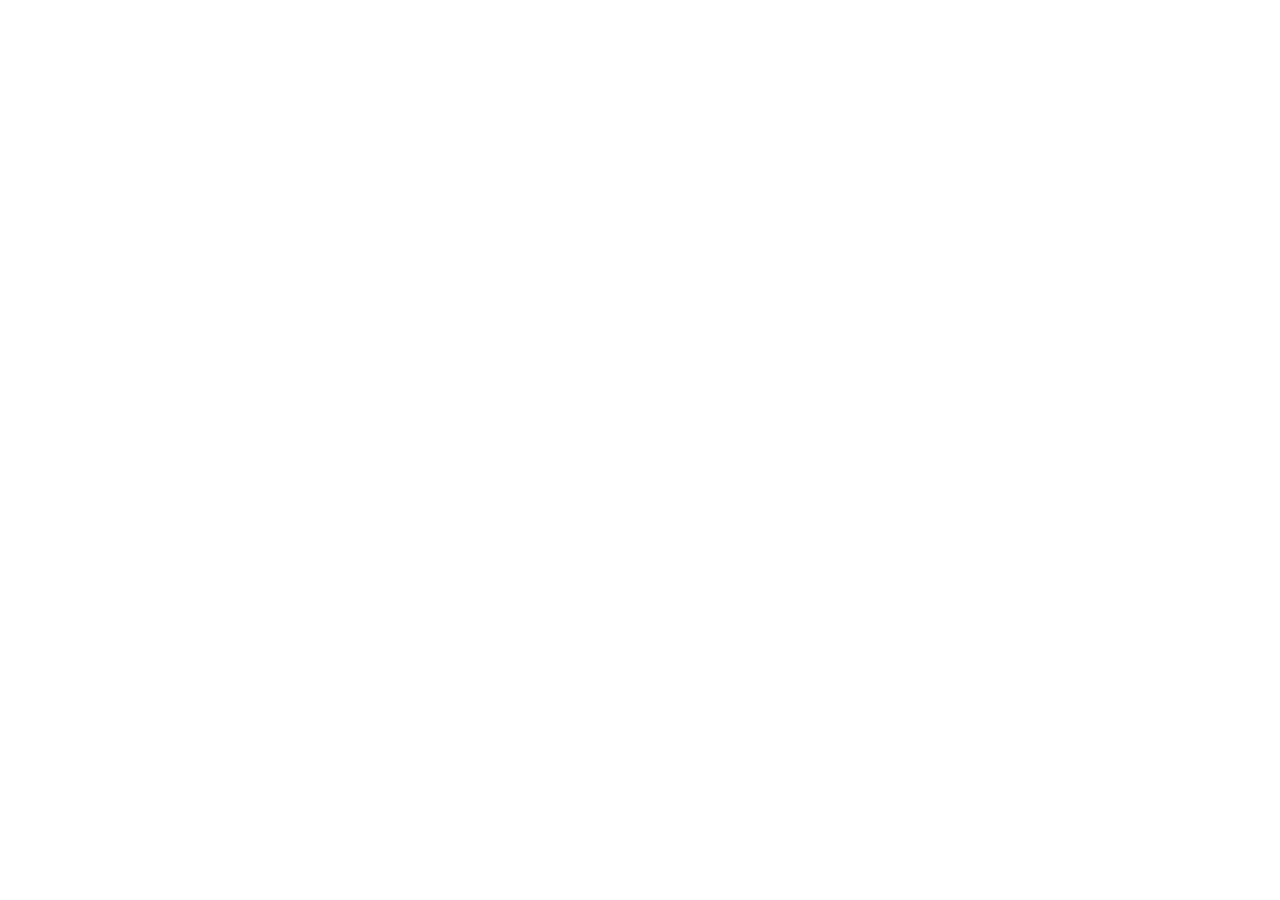
==== HTML.html @ 53874f91 "This is assignment-2 about Kids School" ====
<!DOCTYPE html>
<html lang="en">
<head>
    <meta charset="UTF-8">
    <meta name="viewport" content="width=device-width, initial-scale=1.0">
    <title>Kids School</title>
    <link rel="stylesheet" href="CSS/style.css">
</head>
<body>
    
</body>
</html>
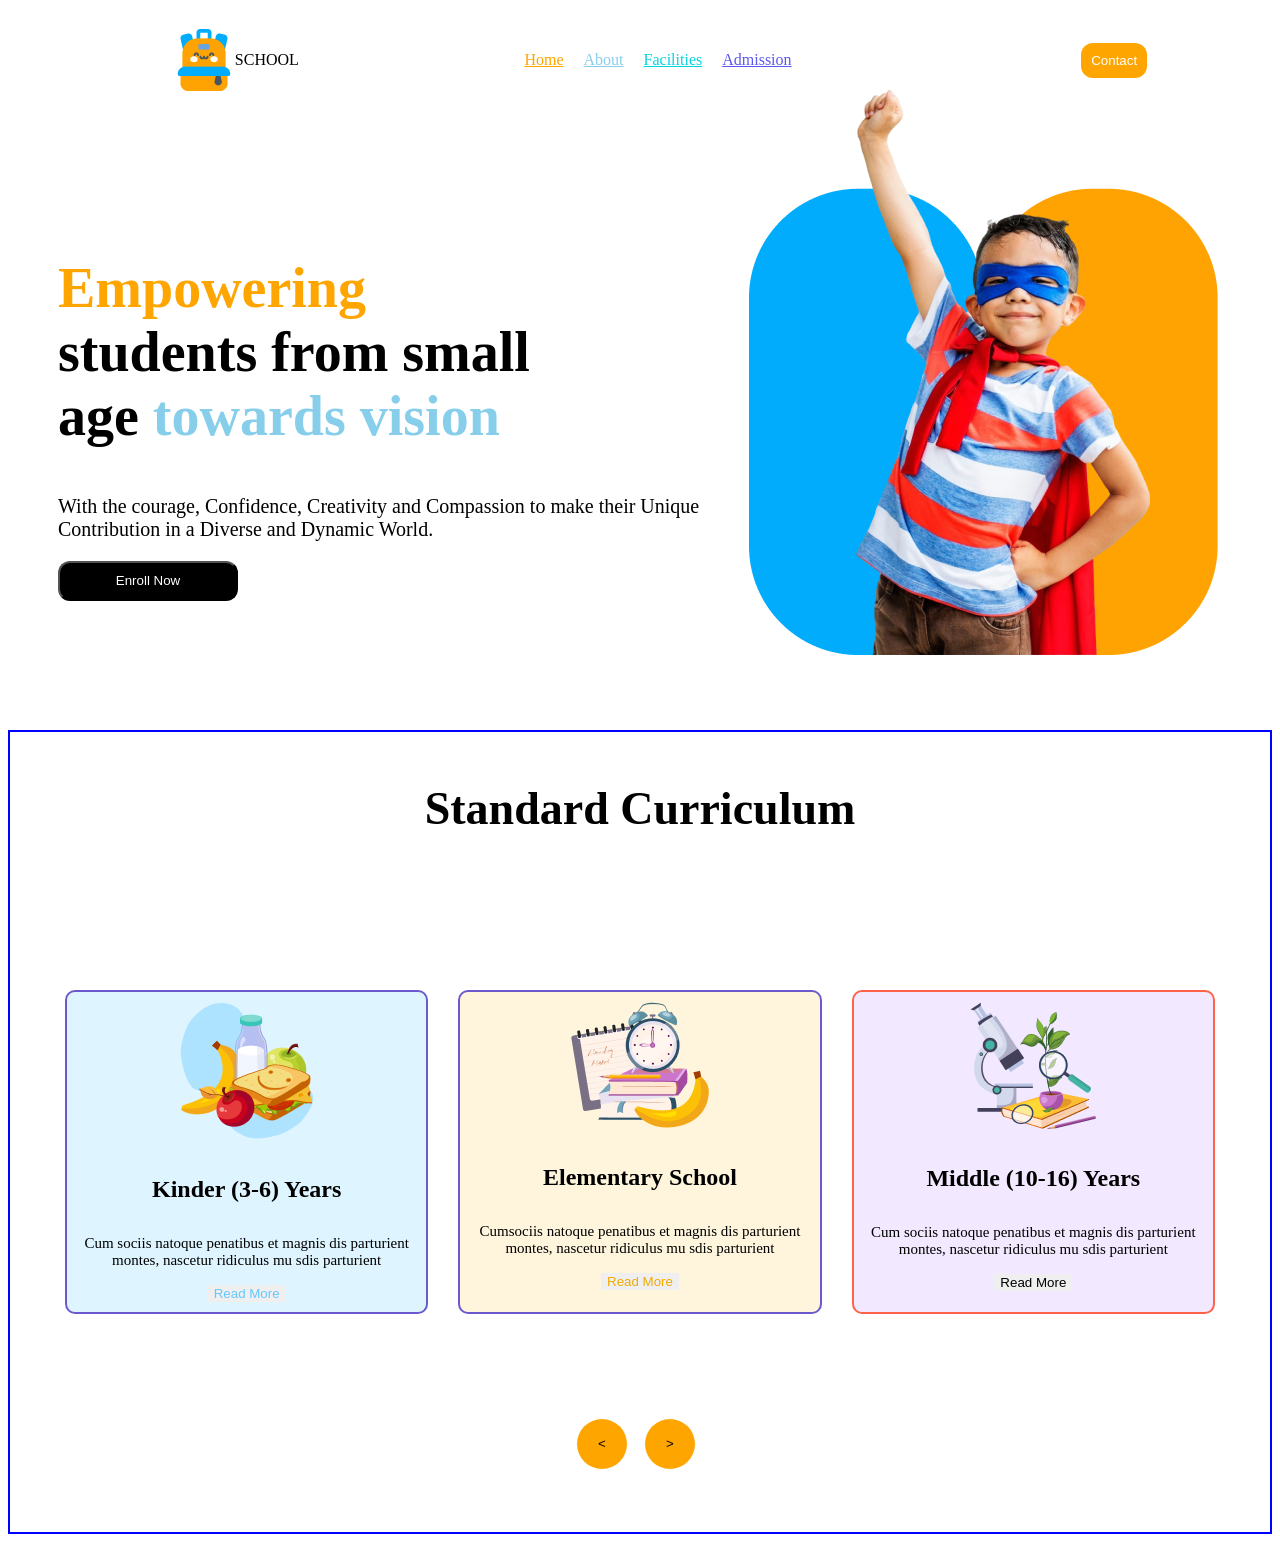
==== commit 92386c34: "banner part and currirulum part design" ====
--- a/HTML.html
+++ b/HTML.html
@@ -7,6 +7,72 @@
     <link rel="stylesheet" href="CSS/style.css">
 </head>
 <body>
-    
+    <header>
+        <div class="navbar">
+            <div class="logo">
+                <img src="assets/logo.png" alt="Logo">
+                <span>SCHOOL</span>
+            </div>
+            <div class="nav-links">
+                <a href="" class="home">Home</a>
+                <a href="" class="about">About</a>
+                <a href="" class="facilities">Facilities</a>
+                <a href="" class="admission">Admission</a>
+            </div>
+            <button class="contact-btn">Contact</button>
+        </div>
+        <section class="banner">
+           <div class="banner-container">
+            <div class="banner-description">
+               <h1 class="banner-header"><span id="hed-1">Empowering</span><br>
+                students from small<br> age <span id="hed-2">towards vision</span></h1>
+                <p class="banner-info">With the courage, Confidence, Creativity and Compassion to make their Unique Contribution in a Diverse and Dynamic World.</p>
+                <button class="btn-praimary">Enroll Now</button>
+            </div>
+            <div class="banner-image">
+               <img src="assets/hero-kids.png" alt="">
+            </div>
+           </div> 
+        </section>
+          
+    </header>
+    <main>
+       <section class="Curriculum">
+        <div class="curiculum-header">Standard Curriculum</div>
+        <div class="card">
+            <div class="card-1">
+              <img src="assets/kinder.png" alt="">
+              <h4>Kinder (3-6) Years</h4>
+              <p class="text-light-gray">Cum sociis natoque penatibus et magnis
+                dis parturient montes, nascetur ridiculus
+                mu sdis parturient</p>
+              <button class="btn-1">Read More</button>
+            </div>
+            <div class="card-2">
+                <img src="assets/elementary.png" alt="">
+                <h4>Elementary School</h4>
+                <p class="text-light-gray">Cumsociis natoque penatibus et magnis
+                 dis parturient montes, nascetur ridiculus
+                 mu sdis parturient</p>
+                 <button class="btn-2">Read More</button>
+            </div>
+            <div class="card-3">
+               <img src="assets/middle.png" alt="">
+               <h4>Middle (10-16) Years</h4>
+               <p class="text-light-gray">Cum sociis natoque penatibus et magnis
+                dis parturient montes, nascetur ridiculus
+                mu sdis parturient</p>
+               <button class="btn-3">Read More</button>
+            </div>
+        </div>
+        <div class="arrow">
+              <button class="button-card">< </button>
+              <button class="button-card">></button>
+        </div>
+       </section>
+    </main>
+    <footer>
+
+    </footer>
 </body>
 </html>
--- a/CSS/style.css
+++ b/CSS/style.css
@@ -0,0 +1,182 @@
+/* Navbar design */
+.navbar {
+    display: flex;
+    justify-content:space-around;
+    align-items: center;
+    margin-top: 40px;
+    padding: 10px 20px;
+    width: 100%;
+    height: 20px;
+    background-color: white;
+  }
+  
+  .navbar .logo {
+    display: flex;
+    width: 62px;
+    height: 62px;
+    align-items: center;
+
+  }
+  .navbar .nav-links {
+    display: flex;
+    gap: 20px;
+    text-decoration: none;
+  }
+  .home{
+      color: orange;
+  }
+  .about{
+     color: skyblue;
+  }
+  .facilities{
+   color: #05D4DF;
+  }
+  .admission{
+    color: #5D58EF;
+  }
+  .navbar .contact-btn {
+    background-color: orange;
+    color:white;
+    padding: 10px 10px;
+    border: none;
+    opacity: 100%;
+    border-radius: 12px;
+  }
+
+
+  /* Banner part design */
+  .banner{
+    margin-left: 50px;
+    width: 1160px;
+    height: 550px;
+  }
+  .banner-container{
+    display: flex;
+  }
+  .banner-description{
+   margin-top: 130px;
+    align-items: center;
+    justify-content: center;
+
+  }
+  #hed-1 {
+    font-size: 56px; 
+    color: orange; 
+    font-weight: 600; 
+}
+
+#hed-2 {
+    font-size: 56px; 
+    color: skyblue; 
+    font-weight: 600; 
+}
+.banner-header{
+    font-size: 56px;
+    font-weight: 600;
+}
+.banner-info{
+    font-size: 20px;
+    font-weight: 400;
+}
+.btn-praimary{
+    width: 180px;
+    height: 40px;
+    border-radius: 12px;
+    background-color: black;
+    color: white;
+}
+
+/* curiculum  */
+
+.Curriculum{
+ width: auto;
+ height: 800px;
+ margin-top: 100px;
+ border: 2px solid blue;
+}
+.curiculum-header{
+    font-size: 46px;
+    font-weight: 600;
+    margin: 50px 50px;
+    text-align: center;
+}
+.card{
+    display: grid;
+    grid-template-columns: repeat(3, 1fr);
+    margin-top: 150px;
+    margin-left: 50px;
+    margin-right: 50px;
+    gap: 20px;
+}
+h4{
+    font-size: 24px;
+    font-weight: 400px;
+}
+.text-light-gray{
+    font-size: 15px;
+    font-weight: 200;
+}
+.card-1{
+    text-align: center;
+    margin: 5px 5px;
+    padding: 10px 10px;
+    background-color: #DEF5FF;
+    border: 2px solid slateblue;
+    margin: 5px;
+    border-radius: 10px;
+   
+}
+.card-2{
+    text-align: center;
+    margin: 5px 5px;
+    padding: 10px 10px;
+    background-color: #FFF4DC;
+    border: 2px solid slateblue;
+    margin: 5px;
+    border-radius: 10px;
+   
+}
+.card-3{
+    text-align: center;
+    margin: 5px 5px;
+    padding: 10px 10px;
+    background-color: #F2E8FF;
+   border: 2px solid tomato;
+   border-radius: 10px;
+   
+}
+.btn-1{
+    border: none;
+    outline: none;
+    color: #64C8FF;
+    font-size: 15px bold;
+}
+  .btn-2{
+    border: none;
+    outline: none;
+    color: #F0AA00;
+    font-size: 15px bold;
+  }
+  .btn-3{
+    border: none;
+    outline: none;
+    font-size: 15px bold;
+    columns: #8700FF;
+  }
+  .arrow{
+    margin-top: 100px;
+    margin-left: 45%;
+    margin-right: 45%;
+    margin-bottom: 100px;
+    display: grid;
+    grid-template-columns: repeat(2, 1fr);
+    gap: 10px;
+  }
+  .button-card{
+    width: 50px;
+    height: 50px;
+    background-color: orange;
+    border-radius: 50%;
+    border: none;
+    outline: none;
+  }
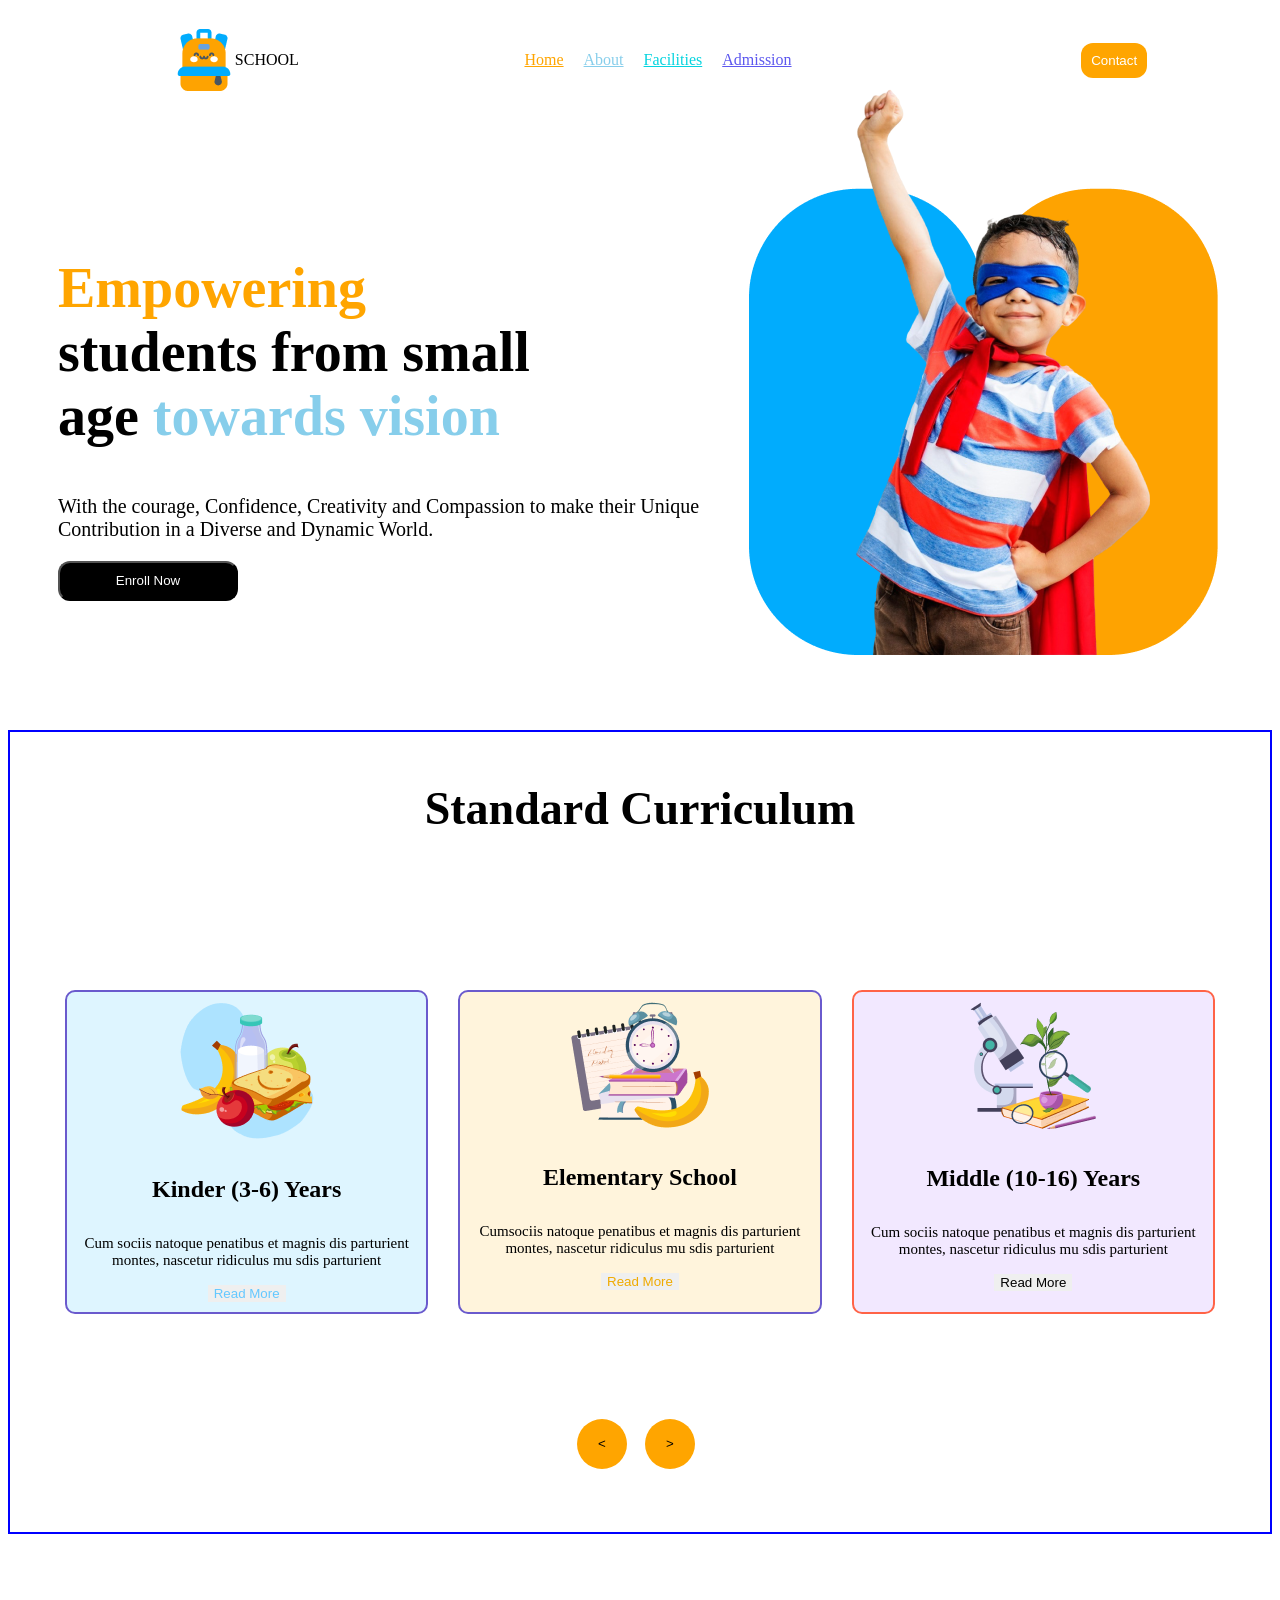
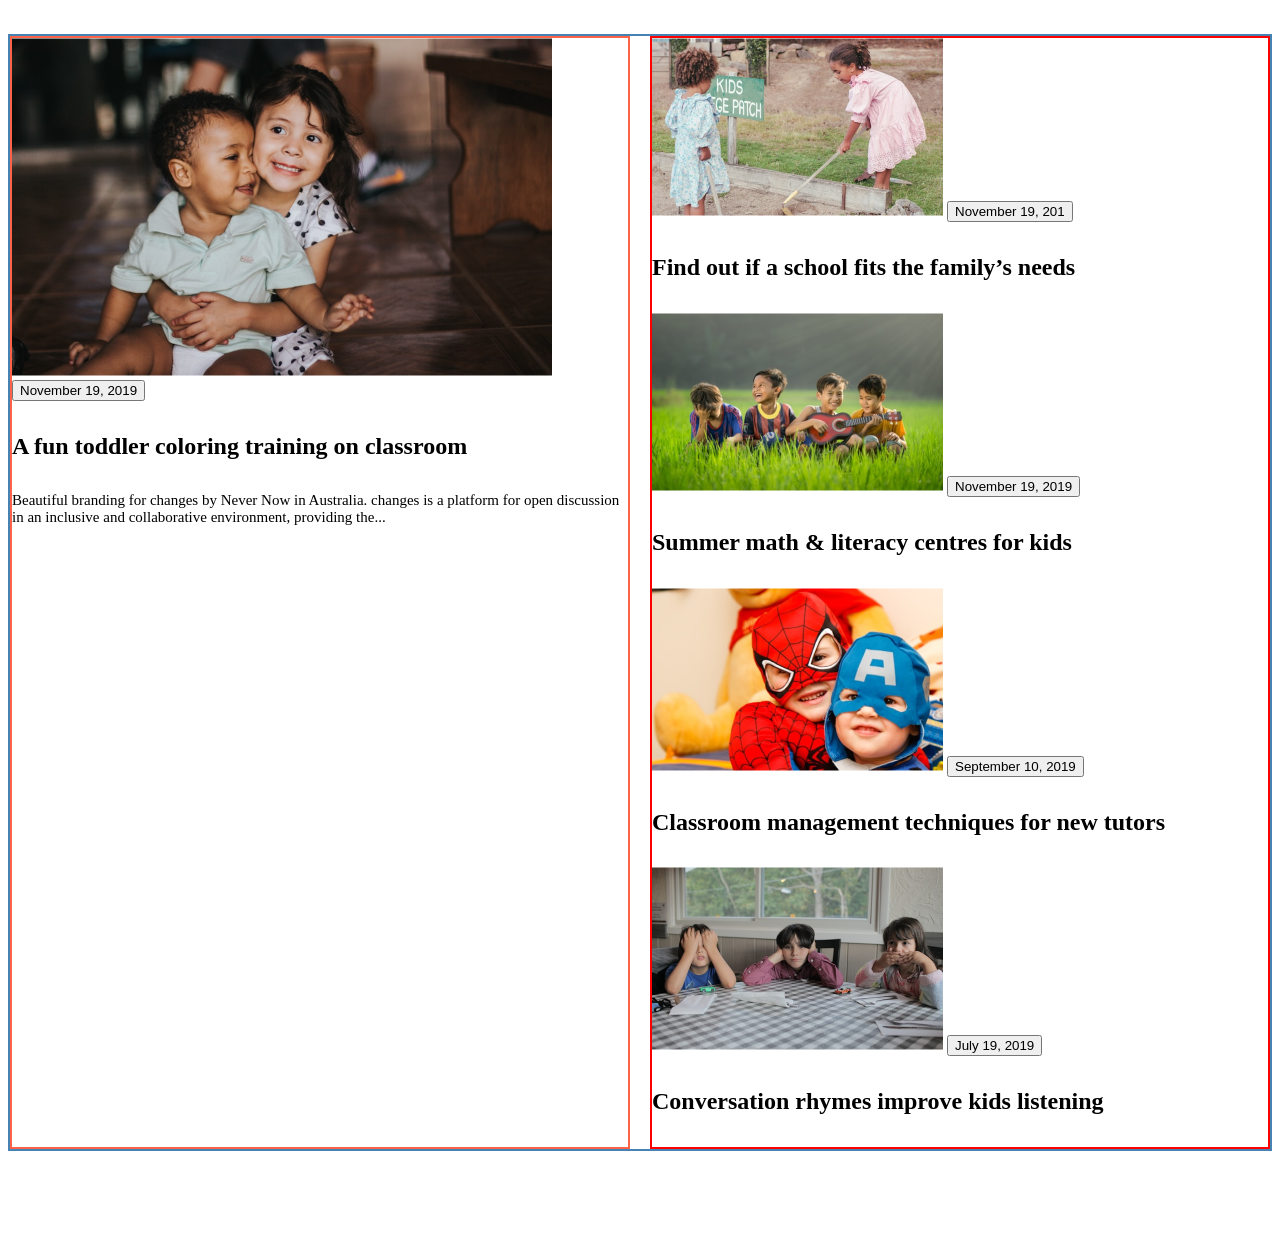
==== commit 8ff425cd: "added story part and design" ====
--- a/HTML.html
+++ b/HTML.html
@@ -70,6 +70,46 @@
               <button class="button-card">></button>
         </div>
        </section>
+
+       <section class="story">
+        <div class="story-container">
+            <div class="story-1">
+               <img src="assets/story-1.png" alt="">
+               <button>November 19, 2019</button>
+               <h4 class="story-heading">A fun toddler coloring training on
+                classroom</h4>
+                <p class="text-light-gray">Beautiful branding for changes by Never Now in Australia.
+                    changes is a platform for open discussion in an inclusive and
+                    collaborative environment, providing the...</p>
+            </div>
+            <div class="story-2">
+                <div>
+                    <img src="assets/story-2.png" alt="">
+                    <button>November 19, 201</button>
+                <h4 class="story-heading">Find out if a school fits the
+                    family’s needs</h4>
+                </div>
+                <div>
+                    <img src="assets/story-3.png" alt="">
+                    <button>November 19, 2019</button>
+                <h4 class="story-heading">Summer math & literacy
+                    centres for kids</h4>
+                </div>
+                <div>
+                    <img src="assets/story-4.png" alt="">
+                    <button>September 10, 2019</button>
+                <h4 class="story-heading">Classroom management
+                    techniques for new tutors</h4>
+                </div>
+                <div>
+                    <img src="assets/story-5.png" alt="">
+                    <button>July 19, 2019</button>
+                <h4 class="story-heading">Conversation rhymes
+                    improve kids listening</h4>
+                </div>
+            </div>
+        </div>
+       </section>
     </main>
     <footer>
 
--- a/CSS/style.css
+++ b/CSS/style.css
@@ -179,4 +179,24 @@
     border-radius: 50%;
     border: none;
     outline: none;
+  }
+
+
+
+  /* stro part design  */
+  .story-container{
+    display: grid;
+    grid-template-columns: repeat(2, 1fr);
+    border: 2px solid steelblue;
+    gap: 20px;
+    margin-top: 100px;
+    margin-bottom: 100px;
+  }
+  .story-1{
+    border: 2px solid tomato;
+    gap: 20px;
+  }
+  .story-2{
+    border: 2px solid red;
+    gap: 20px;
   }
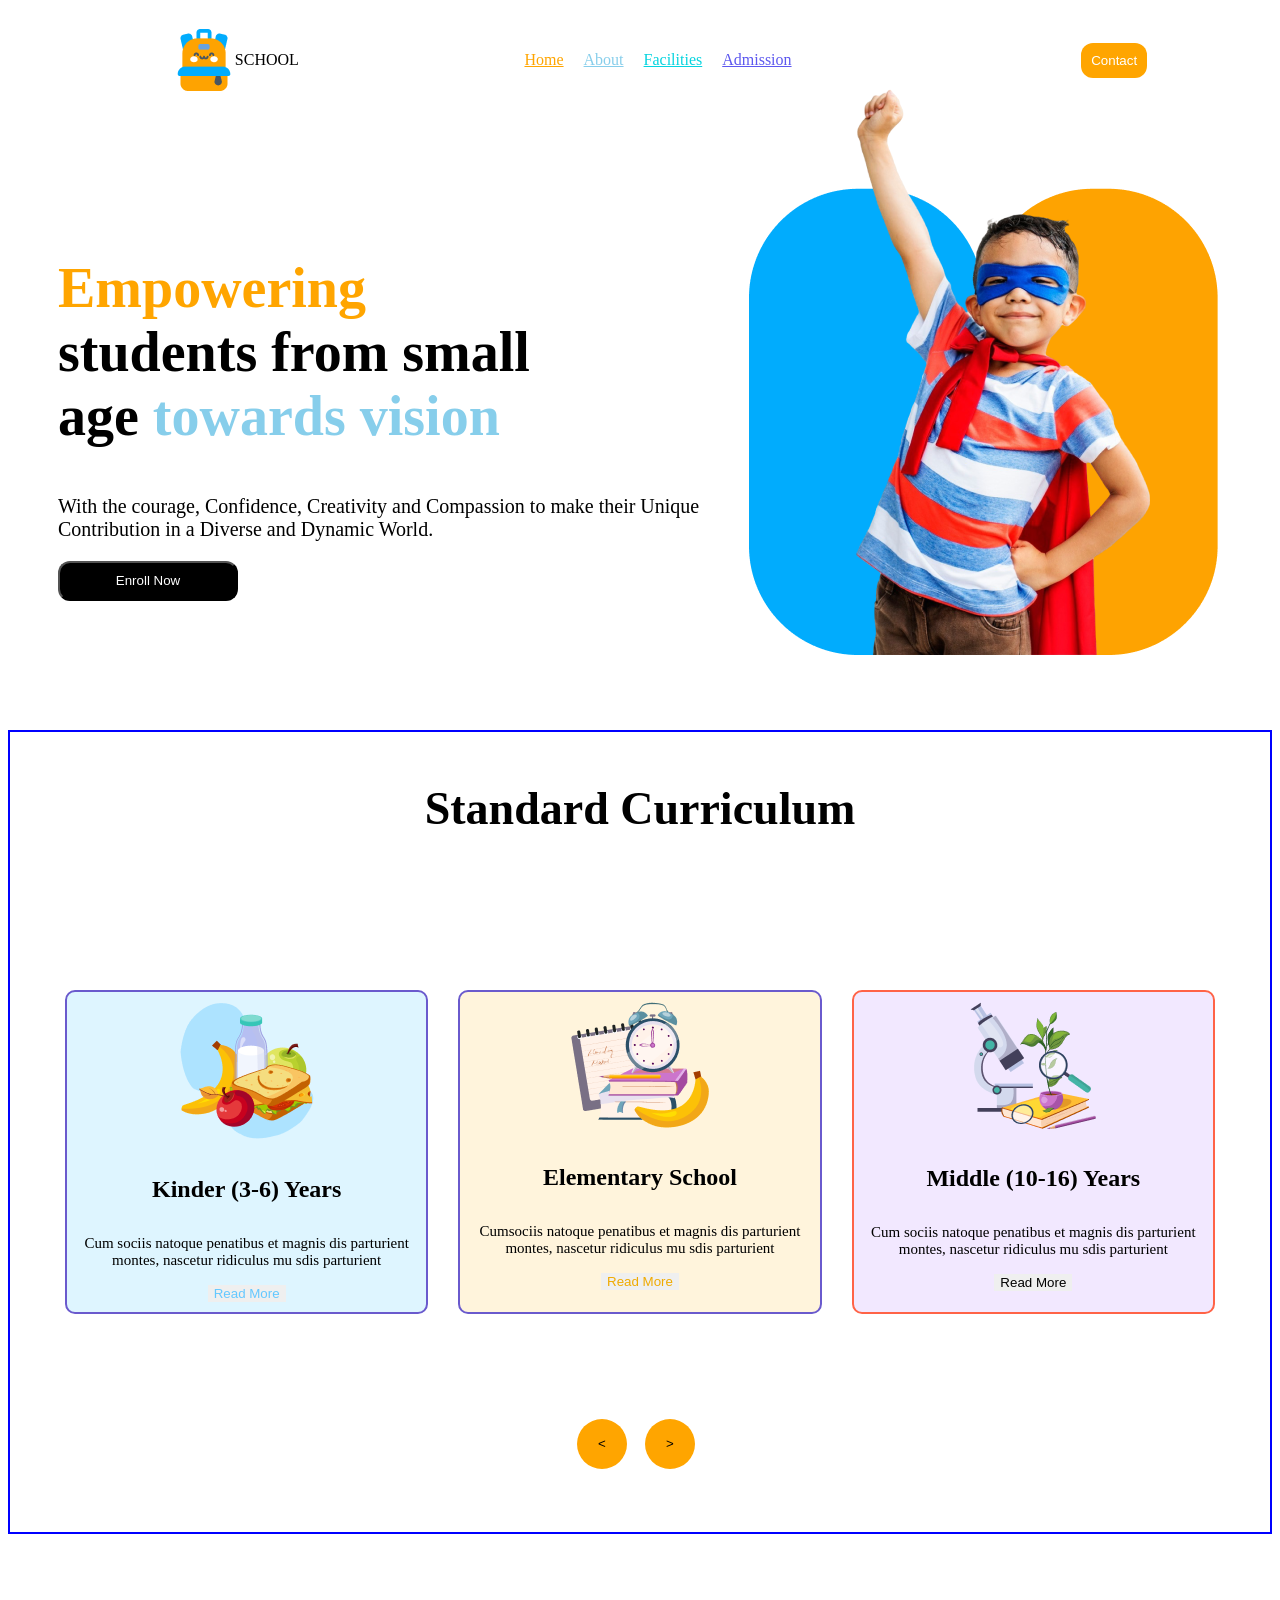
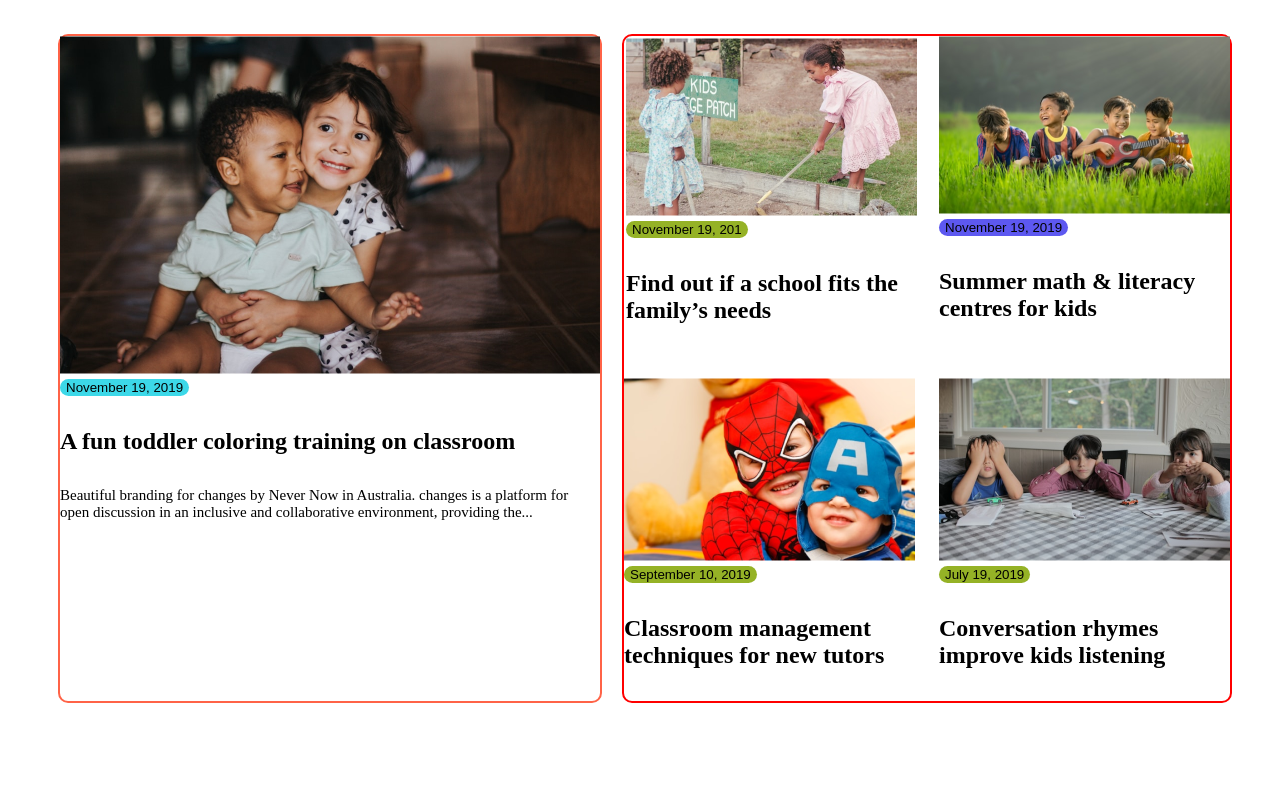
==== commit d29f2087: "this is half working design" ====
--- a/HTML.html
+++ b/HTML.html
@@ -83,25 +83,25 @@
                     collaborative environment, providing the...</p>
             </div>
             <div class="story-2">
-                <div>
+                <div class="view-1">
                     <img src="assets/story-2.png" alt="">
                     <button>November 19, 201</button>
                 <h4 class="story-heading">Find out if a school fits the
                     family’s needs</h4>
                 </div>
-                <div>
+                <div class="view-2">
                     <img src="assets/story-3.png" alt="">
                     <button>November 19, 2019</button>
                 <h4 class="story-heading">Summer math & literacy
                     centres for kids</h4>
                 </div>
-                <div>
+                <div class="view-3">
                     <img src="assets/story-4.png" alt="">
                     <button>September 10, 2019</button>
                 <h4 class="story-heading">Classroom management
                     techniques for new tutors</h4>
                 </div>
-                <div>
+                <div class="view-4">
                     <img src="assets/story-5.png" alt="">
                     <button>July 19, 2019</button>
                 <h4 class="story-heading">Conversation rhymes
--- a/CSS/style.css
+++ b/CSS/style.css
@@ -183,11 +183,10 @@
 
 
 
-  /* stro part design  */
+  /* story part design  */
   .story-container{
     display: grid;
     grid-template-columns: repeat(2, 1fr);
-    border: 2px solid steelblue;
     gap: 20px;
     margin-top: 100px;
     margin-bottom: 100px;
@@ -195,8 +194,63 @@
   .story-1{
     border: 2px solid tomato;
     gap: 20px;
+    border-radius: 10px;
+    background-color: #FFFFFF;
+    margin-left: 50px;
+  }
+  .story-1 button{
+    background-color: #3CD8E8;
+    border-radius: 15px;
+    border: none;
+    outline: none;
   }
   .story-2{
+    
     border: 2px solid red;
     gap: 20px;
-  }+    display: grid;
+    grid-template-columns: repeat(2, 1fr);
+    border-radius: 10px;
+    margin-right: 50px;
+  }
+  .view-1{
+     border-radius: 5px;
+     border: 2px solid #FFFFFF;
+  }
+  .view-2 button{
+    background-color: #5D58F0;
+    border-radius: 20px;
+    border: none;
+    outline: none;
+  }
+  .view-1 button{
+    background-color: #95B226;
+    border-radius: 20px;
+    border: none;
+    outline: none;
+  }
+  .view-3 button{
+    background-color: #95B226;
+    border-radius: 20px;
+    border: none;
+    outline: none;
+  }
+  .view-4 button{
+    background-color: #95B226;
+    border-radius: 20px;
+    border: none;
+    outline: none;
+  }
+  .view-1{
+    /* border: 5px solid tomato; */
+    border-radius: 16px;
+    background-color: #FFFFFF;
+  }
+  
+    
+
+
+  
+
+
+
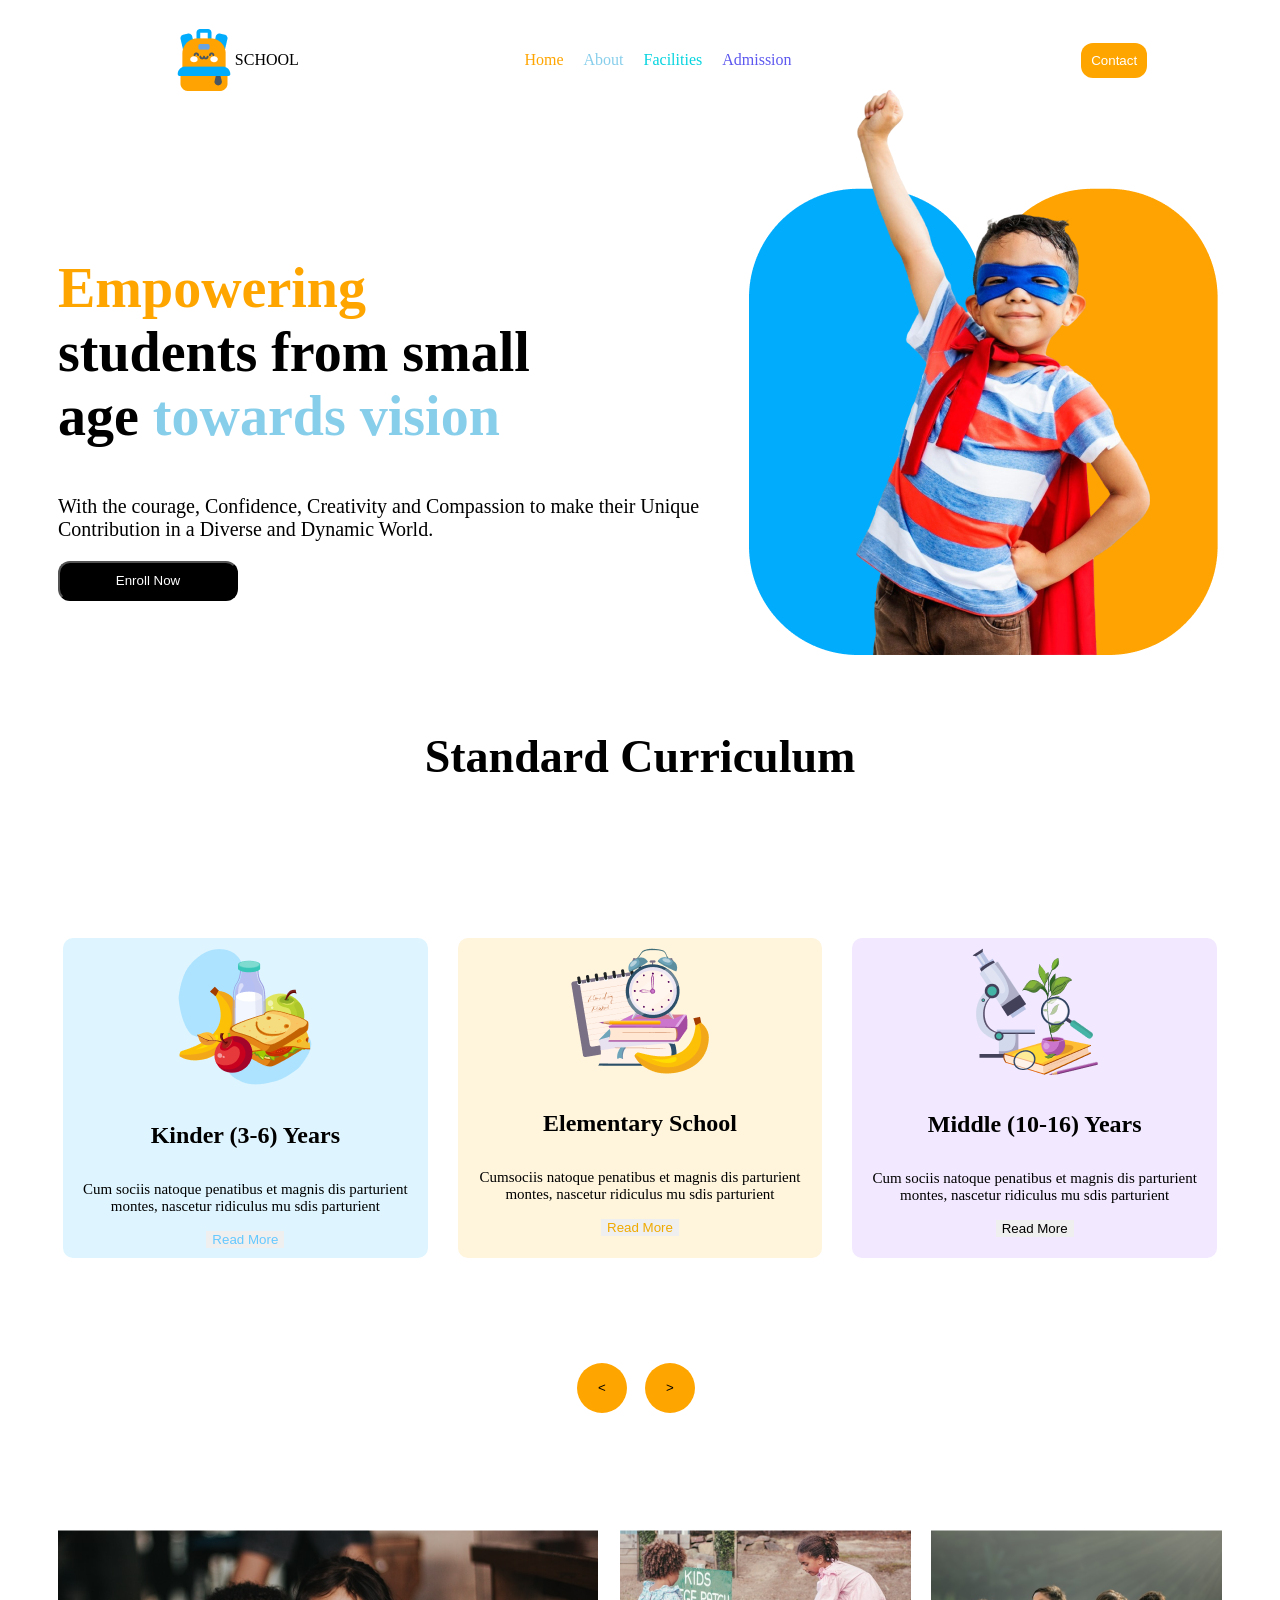
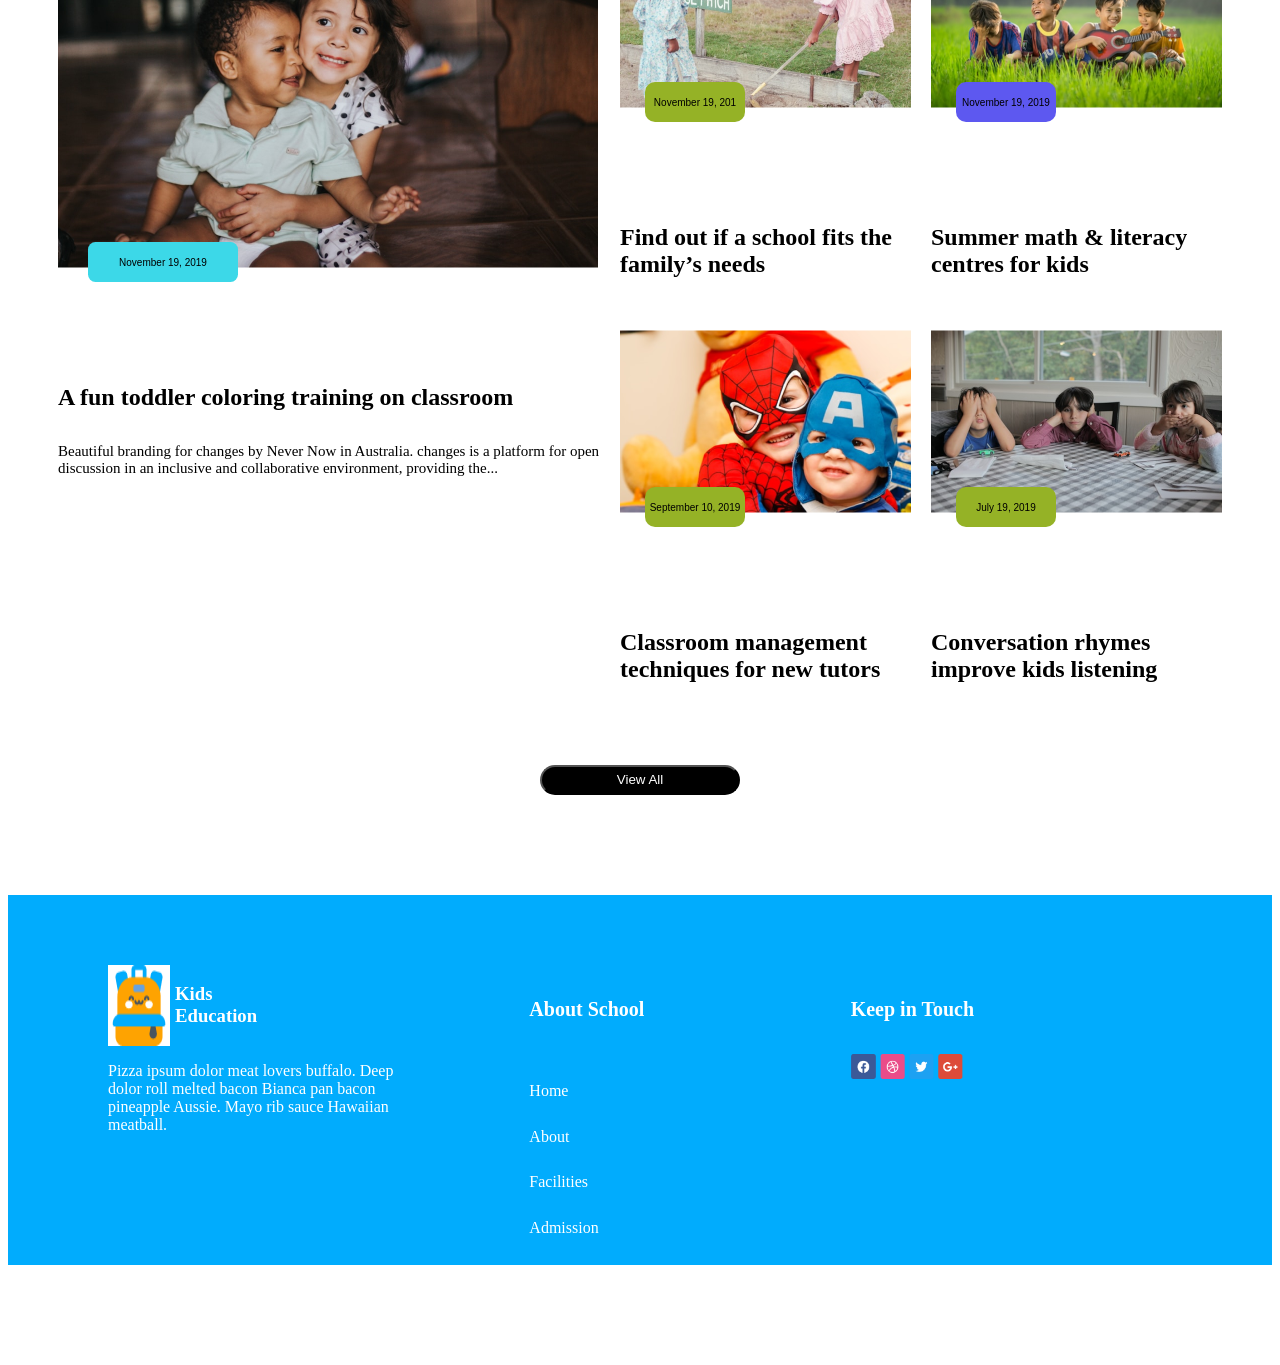
==== commit 22dc0edc: "Normally design fully here" ====
--- a/HTML.html
+++ b/HTML.html
@@ -110,9 +110,32 @@
             </div>
         </div>
        </section>
+       <div class="veiw-btn">
+        <button class="btn">View All</button>
+       </div>
     </main>
-    <footer>
-
+    <footer class="footer">
+        <div class="footer-card-1">
+           <div class="car-des">
+            <img src="assets/logo.png" alt="">
+           <h3>Kids<br> Education</h3>
+           </div>
+            <p>Pizza ipsum dolor meat lovers buffalo. Deep dolor roll melted bacon Bianca pan bacon pineapple Aussie. Mayo rib sauce Hawaiian meatball.</p>
+        </div>
+        <div class="footer-card-2">
+             <h5>About School</h5>
+             <a href="">Home</a>
+             <a href="">About</a>
+             <a href="">Facilities</a>
+             <a href="">Admission</a>
+        </div>
+        <div class="footer-card-3">
+            <h5>Keep in Touch</h5>
+            <img src="assets/fb.png" alt="">
+            <img src="assets/dribble.png" alt="">
+            <img src="assets/twitter.png" alt="">
+            <img src="assets/google+.png" alt="">
+        </div>
     </footer>
 </body>
 </html>
--- a/CSS/style.css
+++ b/CSS/style.css
@@ -17,6 +17,9 @@
     align-items: center;
 
   }
+  .navbar a{
+    text-decoration: none;
+  }
   .navbar .nav-links {
     display: flex;
     gap: 20px;
@@ -92,7 +95,7 @@
  width: auto;
  height: 800px;
  margin-top: 100px;
- border: 2px solid blue;
+ 
 }
 .curiculum-header{
     font-size: 46px;
@@ -121,7 +124,6 @@
     margin: 5px 5px;
     padding: 10px 10px;
     background-color: #DEF5FF;
-    border: 2px solid slateblue;
     margin: 5px;
     border-radius: 10px;
    
@@ -131,7 +133,6 @@
     margin: 5px 5px;
     padding: 10px 10px;
     background-color: #FFF4DC;
-    border: 2px solid slateblue;
     margin: 5px;
     border-radius: 10px;
    
@@ -141,7 +142,6 @@
     margin: 5px 5px;
     padding: 10px 10px;
     background-color: #F2E8FF;
-   border: 2px solid tomato;
    border-radius: 10px;
    
 }
@@ -188,69 +188,139 @@
     display: grid;
     grid-template-columns: repeat(2, 1fr);
     gap: 20px;
-    margin-top: 100px;
-    margin-bottom: 100px;
+    /* margin-top: 100px; */
+    margin-bottom: 50px;
   }
   .story-1{
-    border: 2px solid tomato;
+    /* border: 2px solid tomato; */
     gap: 20px;
     border-radius: 10px;
     background-color: #FFFFFF;
     margin-left: 50px;
   }
   .story-1 button{
+    font-size: 20px;
+    width: 300px;
+    height: 80px;
     background-color: #3CD8E8;
     border-radius: 15px;
     border: none;
     outline: none;
+    transform: scale(0.5) translateX(-90px) translateY(-100px);
   }
   .story-2{
-    
-    border: 2px solid red;
     gap: 20px;
     display: grid;
     grid-template-columns: repeat(2, 1fr);
     border-radius: 10px;
     margin-right: 50px;
   }
-  .view-1{
-     border-radius: 5px;
-     border: 2px solid #FFFFFF;
-  }
   .view-2 button{
+    font-size: 20px;
     background-color: #5D58F0;
     border-radius: 20px;
     border: none;
     outline: none;
+    width: 200px;
+    height: 80px;
+    transform: scale(0.5) translateX(-50px) translateY(-100px);
   }
   .view-1 button{
+    font-size: 20px;
     background-color: #95B226;
     border-radius: 20px;
     border: none;
     outline: none;
+    width: 200px;
+    height: 80px;
+    transform: scale(0.5) translateX(-50px) translateY(-100px);
   }
   .view-3 button{
+    font-size: 20px;
     background-color: #95B226;
     border-radius: 20px;
     border: none;
     outline: none;
+    width: 200px;
+    height: 80px;
+    transform: scale(0.5) translateX(-50px) translateY(-100px);
   }
   .view-4 button{
+    font-size: 20px;
     background-color: #95B226;
     border-radius: 20px;
     border: none;
     outline: none;
-  }
-  .view-1{
-    /* border: 5px solid tomato; */
-    border-radius: 16px;
-    background-color: #FFFFFF;
-  }
+    width: 200px;
+    height: 80px;
+    transform: scale(0.5) translateX(-50px) translateY(-100px);
+  }
+  .veiw-btn{
+    text-align: center;
+    font-size: 20px bold;
+    color: white;
+  }
+  .btn{
+    width: 200px;
+    color: white;
+    height: 30px;
+    background-color: black;
+    border-radius: 20px;
+  }
+
+  /* footer design */
+  .footer{
+    background-color: #01ACFD;
+    /* margin-left: 100px; */
+    margin-top: 100px;
+    padding-top: 70px;
+    margin-bottom: 100px;
+    margin-right: 70px;
+    width: 100%;
+    height: 300px;
+    display: grid;
+    grid-template-columns: repeat(3, 1fr);
+    color: #FFFFFF;
+
+  }
+  .footer-card-1{
+    margin-left: 100px;
+  }
+  .car-des{
+    display: flex;
+    gap: 5px;
+  }
+  .car-des h3{
+     font-size: 42px 600;
+     color:#FFFFFF ;
+  }
+  .car-des img{
+    background-color: rgb(255, 255, 255);
+  }
+  .footer-card-2{
+          margin-left: 100px;
+         display: grid;
+  }
+  .footer-card-2 a{
+    color: white;
+    text-decoration: none;
+    gap: 0px;
+  }
+  .footer-card-2 h5{
+    font-size: 20px;
+    width: 400;
+   }
+  .footer-card-3 h5{
+   font-size: 20px;
+   width: 400;
+  }
+  .footer-card-3 img{
+    width: 25px;
+    height: 25px;
+   }
+
+
   
-    
-
-
-  
-
-
-
+
+
+
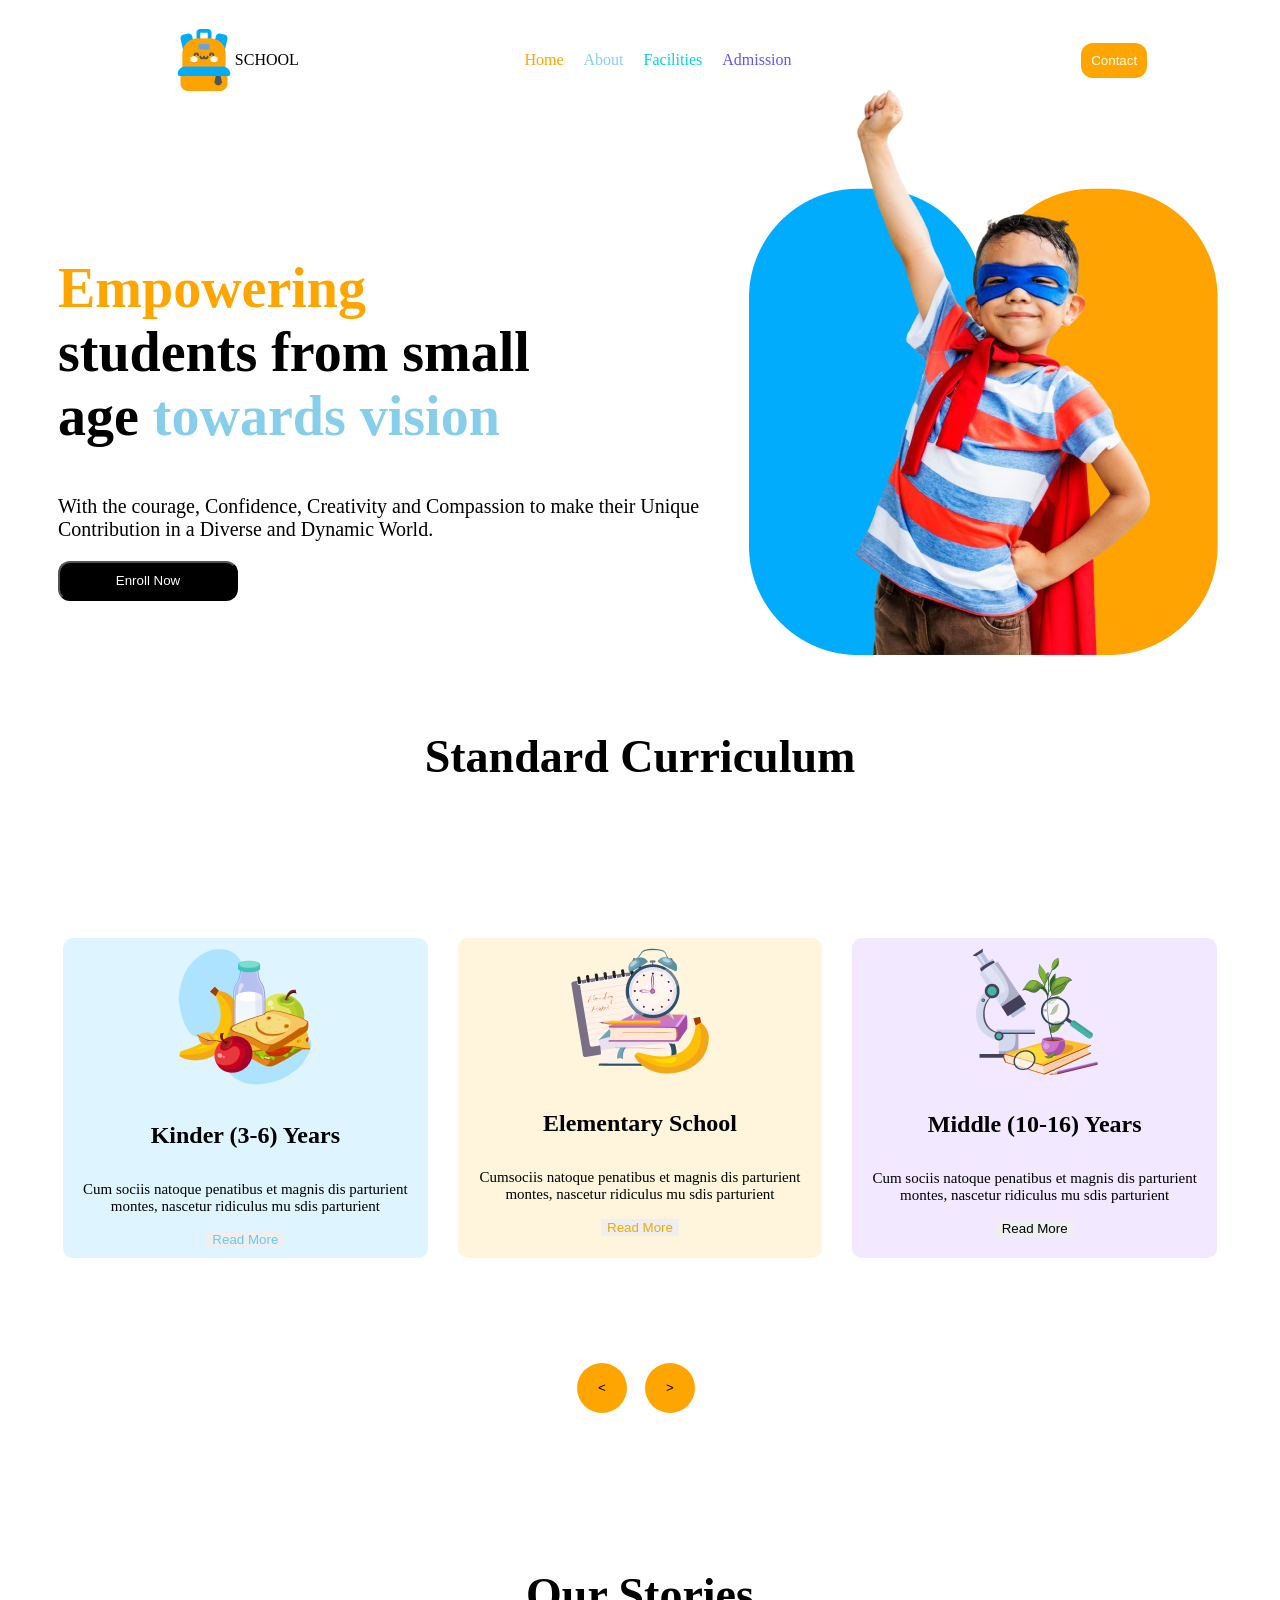
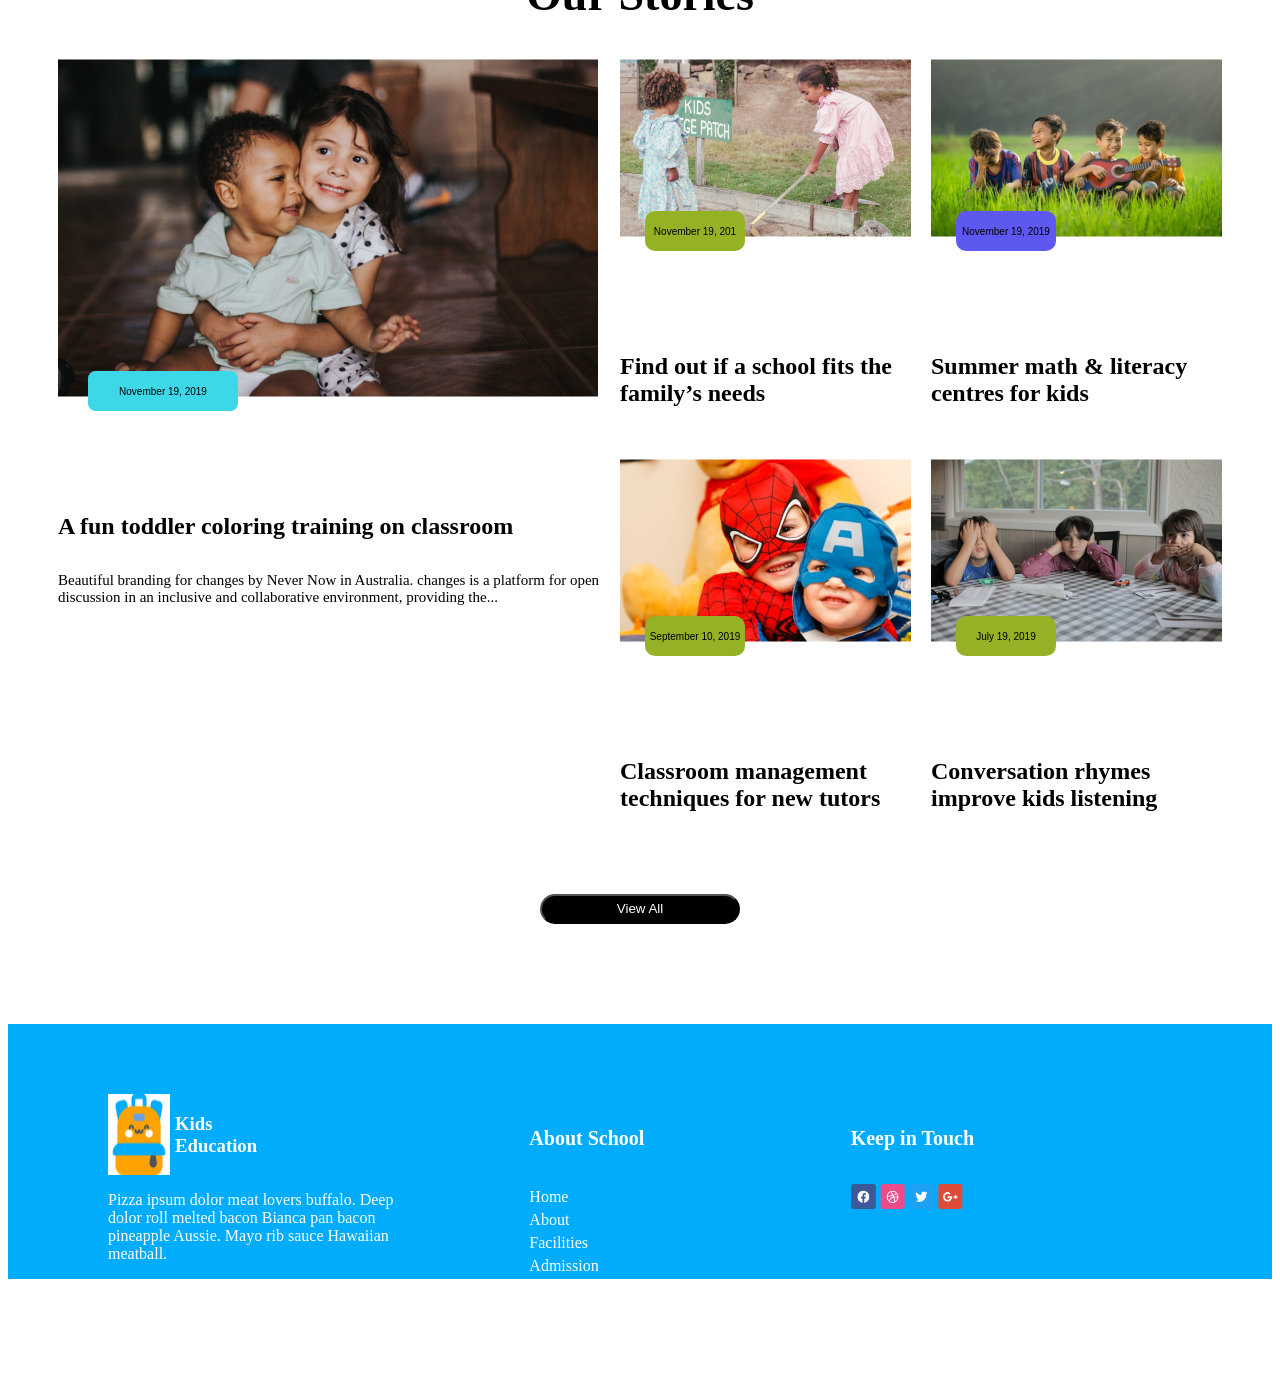
==== commit 681b14f7: "Fainally complete this code but something haven" ====
--- a/HTML.html
+++ b/HTML.html
@@ -8,19 +8,21 @@
 </head>
 <body>
     <header>
-        <div class="navbar">
-            <div class="logo">
-                <img src="assets/logo.png" alt="Logo">
-                <span>SCHOOL</span>
-            </div>
-            <div class="nav-links">
-                <a href="" class="home">Home</a>
-                <a href="" class="about">About</a>
-                <a href="" class="facilities">Facilities</a>
-                <a href="" class="admission">Admission</a>
-            </div>
-            <button class="contact-btn">Contact</button>
-        </div>
+        <nav class="nav-design">
+            <div class="navbar">
+                <div class="logo">
+                    <img src="assets/logo.png" alt="Logo">
+                    <span>SCHOOL</span>
+                </div>
+                <div class="nav-links">
+                    <a href="" class="home">Home</a>
+                    <a href="" class="about">About</a>
+                    <a href="" class="facilities">Facilities</a>
+                    <a href="" class="admission">Admission</a>
+                </div>
+                <button class="contact-btn">Contact</button>
+            </div> 
+        </nav>
         <section class="banner">
            <div class="banner-container">
             <div class="banner-description">
@@ -33,7 +35,7 @@
                <img src="assets/hero-kids.png" alt="">
             </div>
            </div> 
-        </section>
+        </section> 
           
     </header>
     <main>
@@ -69,9 +71,10 @@
               <button class="button-card">< </button>
               <button class="button-card">></button>
         </div>
-       </section>
-
+       </section> 
+       
        <section class="story">
+        <h2 id="stry"> Our Stories</h2>
         <div class="story-container">
             <div class="story-1">
                <img src="assets/story-1.png" alt="">
@@ -82,7 +85,7 @@
                     changes is a platform for open discussion in an inclusive and
                     collaborative environment, providing the...</p>
             </div>
-            <div class="story-2">
+            <div class="story-2"> 
                 <div class="view-1">
                     <img src="assets/story-2.png" alt="">
                     <button>November 19, 201</button>
--- a/CSS/style.css
+++ b/CSS/style.css
@@ -1,326 +1,397 @@
 /* Navbar design */
 .navbar {
-    display: flex;
-    justify-content:space-around;
-    align-items: center;
-    margin-top: 40px;
-    padding: 10px 20px;
-    width: 100%;
-    height: 20px;
-    background-color: white;
-  }
+  display: flex;
+  justify-content:space-around;
+  align-items: center;
+  margin-top: 40px;
+  padding: 10px 20px;
+  width: 100%;
+  height: 20px;
+  background-color: white;
+}
+.nav-design{
+  border-radius: 10px;
+}
+.navbar .logo {
+  display: flex;
+  width: 62px;
+  height: 62px;
+  align-items: center;
+
+}
+.navbar a{
+  text-decoration: none;
+}
+.navbar .nav-links {
+  display: flex;
+  gap: 20px;
+  text-decoration: none;
+}
+.home{
+    color: orange;
+}
+.about{
+   color: skyblue;
+}
+.facilities{
+ color: #05D4DF;
+}
+.admission{
+  color: #5D58EF;
+}
+.navbar .contact-btn {
+  background-color: orange;
+  color:white;
+  padding: 10px 10px;
+  border: none;
+  opacity: 100%;
+  border-radius: 12px;
+}
+
+
+/* Banner part design */
+.banner{
+  margin-left: 50px;
+  width: 1160px;
+  height: 550px;
+}
+.banner-container{
+  display: flex;
+}
+.banner-description{
+ margin-top: 130px;
+  align-items: center;
+  justify-content: center;
+
+}
+#hed-1 {
+  font-size: 56px; 
+  color: orange; 
+  font-weight: 600; 
+}
+
+#hed-2 {
+  font-size: 56px; 
+  color: skyblue; 
+  font-weight: 600; 
+}
+.banner-header{
+  font-size: 56px;
+  font-weight: 600;
+}
+.banner-info{
+  font-size: 20px;
+  font-weight: 400;
+}
+.btn-praimary{
+  width: 180px;
+  height: 40px;
+  border-radius: 12px;
+  background-color: black;
+  color: white;
+}
+
+/* curiculum  */
+
+.Curriculum{
+width: auto;
+height: 800px;
+margin-top: 100px;
+
+}
+.curiculum-header{
+  font-size: 46px;
+  font-weight: 600;
+  margin: 50px 50px;
+  text-align: center;
+}
+.card{
+  display: grid;
+  grid-template-columns: repeat(3, 1fr);
+  margin-top: 150px;
+  margin-left: 50px;
+  margin-right: 50px;
+  gap: 20px;
+}
+h4{
+  font-size: 24px;
+  font-weight: 400px;
+}
+.text-light-gray{
+  font-size: 15px;
+  font-weight: 200;
+}
+.card-1{
+  text-align: center;
+  margin: 5px 5px;
+  padding: 10px 10px;
+  background-color: #DEF5FF;
+  margin: 5px;
+  border-radius: 10px;
+ 
+}
+.card-2{
+  text-align: center;
+  margin: 5px 5px;
+  padding: 10px 10px;
+  background-color: #FFF4DC;
+  margin: 5px;
+  border-radius: 10px;
+ 
+}
+.card-3{
+  text-align: center;
+  margin: 5px 5px;
+  padding: 10px 10px;
+  background-color: #F2E8FF;
+ border-radius: 10px;
+ 
+}
+.btn-1{
+  border: none;
+  outline: none;
+  color: #64C8FF;
+  font-size: 15px bold;
+}
+.btn-2{
+  border: none;
+  outline: none;
+  color: #F0AA00;
+  font-size: 15px bold;
+}
+.btn-3{
+  border: none;
+  outline: none;
+  font-size: 15px bold;
+  columns: #8700FF;
+}
+.arrow{
+  margin-top: 100px;
+  margin-left: 45%;
+  margin-right: 45%;
+  margin-bottom: 100px;
+  display: grid;
+  grid-template-columns: repeat(2, 1fr);
+  gap: 10px;
+}
+.button-card{
+  width: 50px;
+  height: 50px;
+  background-color: orange;
+  border-radius: 50%;
+  border: none;
+  outline: none;
+}
+
+
+
+/* story part design  */
+.story-container{
+  display: grid;
+  grid-template-columns: repeat(2, 1fr);
+  gap: 20px;
+  /* margin-top: 100px; */
+  margin-bottom: 50px;
+}
+.story-1{
+  /* border: 2px solid tomato; */
+  gap: 20px;
+  border-radius: 10px;
+  background-color: #FFFFFF;
+  margin-left: 50px;
+}
+.story-1 button{
+  font-size: 20px;
+  width: 300px;
+  height: 80px;
+  background-color: #3CD8E8;
+  border-radius: 15px;
+  border: none;
+  outline: none;
+  transform: scale(0.5) translateX(-90px) translateY(-100px);
+}
+.story-2{
+  gap: 20px;
+  display: grid;
+  grid-template-columns: repeat(2, 1fr);
+  border-radius: 10px;
+  margin-right: 50px;
+}
+.view-2 button{
+  font-size: 20px;
+  background-color: #5D58F0;
+  border-radius: 20px;
+  border: none;
+  outline: none;
+  width: 200px;
+  height: 80px;
+  transform: scale(0.5) translateX(-50px) translateY(-100px);
+}
+.view-1 button{
+  font-size: 20px;
+  background-color: #95B226;
+  border-radius: 20px;
+  border: none;
+  outline: none;
+  width: 200px;
+  height: 80px;
+  transform: scale(0.5) translateX(-50px) translateY(-100px);
+}
+.view-3 button{
+  font-size: 20px;
+  background-color: #95B226;
+  border-radius: 20px;
+  border: none;
+  outline: none;
+  width: 200px;
+  height: 80px;
+  transform: scale(0.5) translateX(-50px) translateY(-100px);
+}
+.view-4 button{
+  font-size: 20px;
+  background-color: #95B226;
+  border-radius: 20px;
+  border: none;
+  outline: none;
+  width: 200px;
+  height: 80px;
+  transform: scale(0.5) translateX(-50px) translateY(-100px);
+}
+.veiw-btn{
+  text-align: center;
+  font-size: 20px bold;
+  color: white;
+}
+.btn{
+  width: 200px;
+  color: white;
+  height: 30px;
+  background-color: black;
+  border-radius: 20px;
+}
+
+/* footer design */
+.footer{
+  background-color: #01ACFD;
+  /* margin-left: 100px; */
+  margin-top: 100px;
+  padding-top: 70px;
+  margin-bottom: 100px;
+  margin-right: 70px;
+  width: 100%;
+  height: auto;
+  display: grid;
+  grid-template-columns: repeat(3, 1fr);
+  color: #FFFFFF;
+
+}
+.footer-card-1{
+  margin-left: 100px;
+}
+.car-des{
+  display: flex;
+  gap: 5px;
+}
+.car-des h3{
+   font-size: 42px 600;
+   color:#FFFFFF ;
+}
+.car-des img{
+  background-color: rgb(255, 255, 255);
+}
+.footer-card-2{
+        margin-left: 100px;
+       display: grid;
+}
+.footer-card-2 a{
+  color: white;
+  text-decoration: none;
+  gap: 0px;
+}
+.footer-card-2 h5{
+  font-size: 20px;
+  width: 400;
+ }
+.footer-card-3 h5{
+ font-size: 20px;
+ width: 400;
+}
+.footer-card-3 img{
+  width: 25px;
+  height: 25px;
+ }
+ #stry{
+  text-align: center;
+  font-size: 46px;
+  font-weight: 600;
+ }
+ /* Mobaile phone uses response design */
+
+ @media screen and (max-width:576px) {
   
-  .navbar .logo {
-    display: flex;
-    width: 62px;
-    height: 62px;
-    align-items: center;
-
-  }
+  .banner-container{
+      display: flex;
+      flex-direction: column-reverse; 
+     
+  }
+
+  .banner-description {
+    max-width: 400px;
+     margin-right: 50px;
+  }
+
+  .banner-image {
+      display: flex;
+      max-width: 500px;
+      margin: none;
+  }
+
+  .banner-image img {
+      max-width: 80%;
+      height: auto;
+  }
+
+
+  /* curriculum responsive design */
+
+  .card{
+    display: grid;
+    grid-template-columns: repeat(1, 1fr);
+  }
+  .arrow{
+    display: none;
+  }
+
+
+  story part responsive design */
+  .story-container{
+    margin: auto;
+   display: grid;
+   grid-template-columns: repeat(2, 1fr);
+  }
+  .story-1{
+    display: none;
+  }
+  .footer{
+     display: flex;
+      flex-direction: column; 
+  } 
+  .footer-card-3 {
+      width: 100%;
+      margin-left: 60px;
+      margin-bottom: 20px; 
+  }
+
+  .footer-card-3 img {
+      margin: 5px;
+  }
+
+  /* navbar design responsive */
   .navbar a{
-    text-decoration: none;
-  }
-  .navbar .nav-links {
-    display: flex;
-    gap: 20px;
-    text-decoration: none;
-  }
-  .home{
-      color: orange;
-  }
-  .about{
-     color: skyblue;
-  }
-  .facilities{
-   color: #05D4DF;
-  }
-  .admission{
-    color: #5D58EF;
-  }
-  .navbar .contact-btn {
-    background-color: orange;
-    color:white;
-    padding: 10px 10px;
-    border: none;
-    opacity: 100%;
-    border-radius: 12px;
-  }
-
-
-  /* Banner part design */
-  .banner{
-    margin-left: 50px;
-    width: 1160px;
-    height: 550px;
-  }
-  .banner-container{
-    display: flex;
-  }
-  .banner-description{
-   margin-top: 130px;
-    align-items: center;
-    justify-content: center;
-
-  }
-  #hed-1 {
-    font-size: 56px; 
-    color: orange; 
-    font-weight: 600; 
-}
-
-#hed-2 {
-    font-size: 56px; 
-    color: skyblue; 
-    font-weight: 600; 
-}
-.banner-header{
-    font-size: 56px;
-    font-weight: 600;
-}
-.banner-info{
-    font-size: 20px;
-    font-weight: 400;
-}
-.btn-praimary{
-    width: 180px;
-    height: 40px;
-    border-radius: 12px;
-    background-color: black;
-    color: white;
-}
-
-/* curiculum  */
-
-.Curriculum{
- width: auto;
- height: 800px;
- margin-top: 100px;
- 
-}
-.curiculum-header{
-    font-size: 46px;
-    font-weight: 600;
-    margin: 50px 50px;
-    text-align: center;
-}
-.card{
-    display: grid;
-    grid-template-columns: repeat(3, 1fr);
-    margin-top: 150px;
-    margin-left: 50px;
-    margin-right: 50px;
-    gap: 20px;
-}
-h4{
-    font-size: 24px;
-    font-weight: 400px;
-}
-.text-light-gray{
-    font-size: 15px;
-    font-weight: 200;
-}
-.card-1{
-    text-align: center;
-    margin: 5px 5px;
-    padding: 10px 10px;
-    background-color: #DEF5FF;
-    margin: 5px;
-    border-radius: 10px;
-   
-}
-.card-2{
-    text-align: center;
-    margin: 5px 5px;
-    padding: 10px 10px;
-    background-color: #FFF4DC;
-    margin: 5px;
-    border-radius: 10px;
-   
-}
-.card-3{
-    text-align: center;
-    margin: 5px 5px;
-    padding: 10px 10px;
-    background-color: #F2E8FF;
-   border-radius: 10px;
-   
-}
-.btn-1{
-    border: none;
-    outline: none;
-    color: #64C8FF;
-    font-size: 15px bold;
-}
-  .btn-2{
-    border: none;
-    outline: none;
-    color: #F0AA00;
-    font-size: 15px bold;
-  }
-  .btn-3{
-    border: none;
-    outline: none;
-    font-size: 15px bold;
-    columns: #8700FF;
-  }
-  .arrow{
-    margin-top: 100px;
-    margin-left: 45%;
-    margin-right: 45%;
-    margin-bottom: 100px;
-    display: grid;
-    grid-template-columns: repeat(2, 1fr);
-    gap: 10px;
-  }
-  .button-card{
-    width: 50px;
-    height: 50px;
-    background-color: orange;
-    border-radius: 50%;
-    border: none;
-    outline: none;
-  }
-
-
-
-  /* story part design  */
-  .story-container{
-    display: grid;
-    grid-template-columns: repeat(2, 1fr);
-    gap: 20px;
-    /* margin-top: 100px; */
-    margin-bottom: 50px;
-  }
-  .story-1{
-    /* border: 2px solid tomato; */
-    gap: 20px;
-    border-radius: 10px;
-    background-color: #FFFFFF;
-    margin-left: 50px;
-  }
-  .story-1 button{
-    font-size: 20px;
-    width: 300px;
-    height: 80px;
-    background-color: #3CD8E8;
-    border-radius: 15px;
-    border: none;
-    outline: none;
-    transform: scale(0.5) translateX(-90px) translateY(-100px);
-  }
-  .story-2{
-    gap: 20px;
-    display: grid;
-    grid-template-columns: repeat(2, 1fr);
-    border-radius: 10px;
-    margin-right: 50px;
-  }
-  .view-2 button{
-    font-size: 20px;
-    background-color: #5D58F0;
-    border-radius: 20px;
-    border: none;
-    outline: none;
-    width: 200px;
-    height: 80px;
-    transform: scale(0.5) translateX(-50px) translateY(-100px);
-  }
-  .view-1 button{
-    font-size: 20px;
-    background-color: #95B226;
-    border-radius: 20px;
-    border: none;
-    outline: none;
-    width: 200px;
-    height: 80px;
-    transform: scale(0.5) translateX(-50px) translateY(-100px);
-  }
-  .view-3 button{
-    font-size: 20px;
-    background-color: #95B226;
-    border-radius: 20px;
-    border: none;
-    outline: none;
-    width: 200px;
-    height: 80px;
-    transform: scale(0.5) translateX(-50px) translateY(-100px);
-  }
-  .view-4 button{
-    font-size: 20px;
-    background-color: #95B226;
-    border-radius: 20px;
-    border: none;
-    outline: none;
-    width: 200px;
-    height: 80px;
-    transform: scale(0.5) translateX(-50px) translateY(-100px);
-  }
-  .veiw-btn{
-    text-align: center;
-    font-size: 20px bold;
-    color: white;
-  }
-  .btn{
-    width: 200px;
-    color: white;
-    height: 30px;
-    background-color: black;
-    border-radius: 20px;
-  }
-
-  /* footer design */
-  .footer{
-    background-color: #01ACFD;
-    /* margin-left: 100px; */
-    margin-top: 100px;
-    padding-top: 70px;
-    margin-bottom: 100px;
-    margin-right: 70px;
-    width: 100%;
-    height: 300px;
-    display: grid;
-    grid-template-columns: repeat(3, 1fr);
-    color: #FFFFFF;
-
-  }
-  .footer-card-1{
-    margin-left: 100px;
-  }
-  .car-des{
-    display: flex;
-    gap: 5px;
-  }
-  .car-des h3{
-     font-size: 42px 600;
-     color:#FFFFFF ;
-  }
-  .car-des img{
-    background-color: rgb(255, 255, 255);
-  }
-  .footer-card-2{
-          margin-left: 100px;
-         display: grid;
-  }
-  .footer-card-2 a{
-    color: white;
-    text-decoration: none;
-    gap: 0px;
-  }
-  .footer-card-2 h5{
-    font-size: 20px;
-    width: 400;
-   }
-  .footer-card-3 h5{
-   font-size: 20px;
-   width: 400;
-  }
-  .footer-card-3 img{
-    width: 25px;
-    height: 25px;
-   }
-
-
+    display: none;
+  }
+  .contact-btn{
+     display: none;
+  }
   
-
-
-
+}
